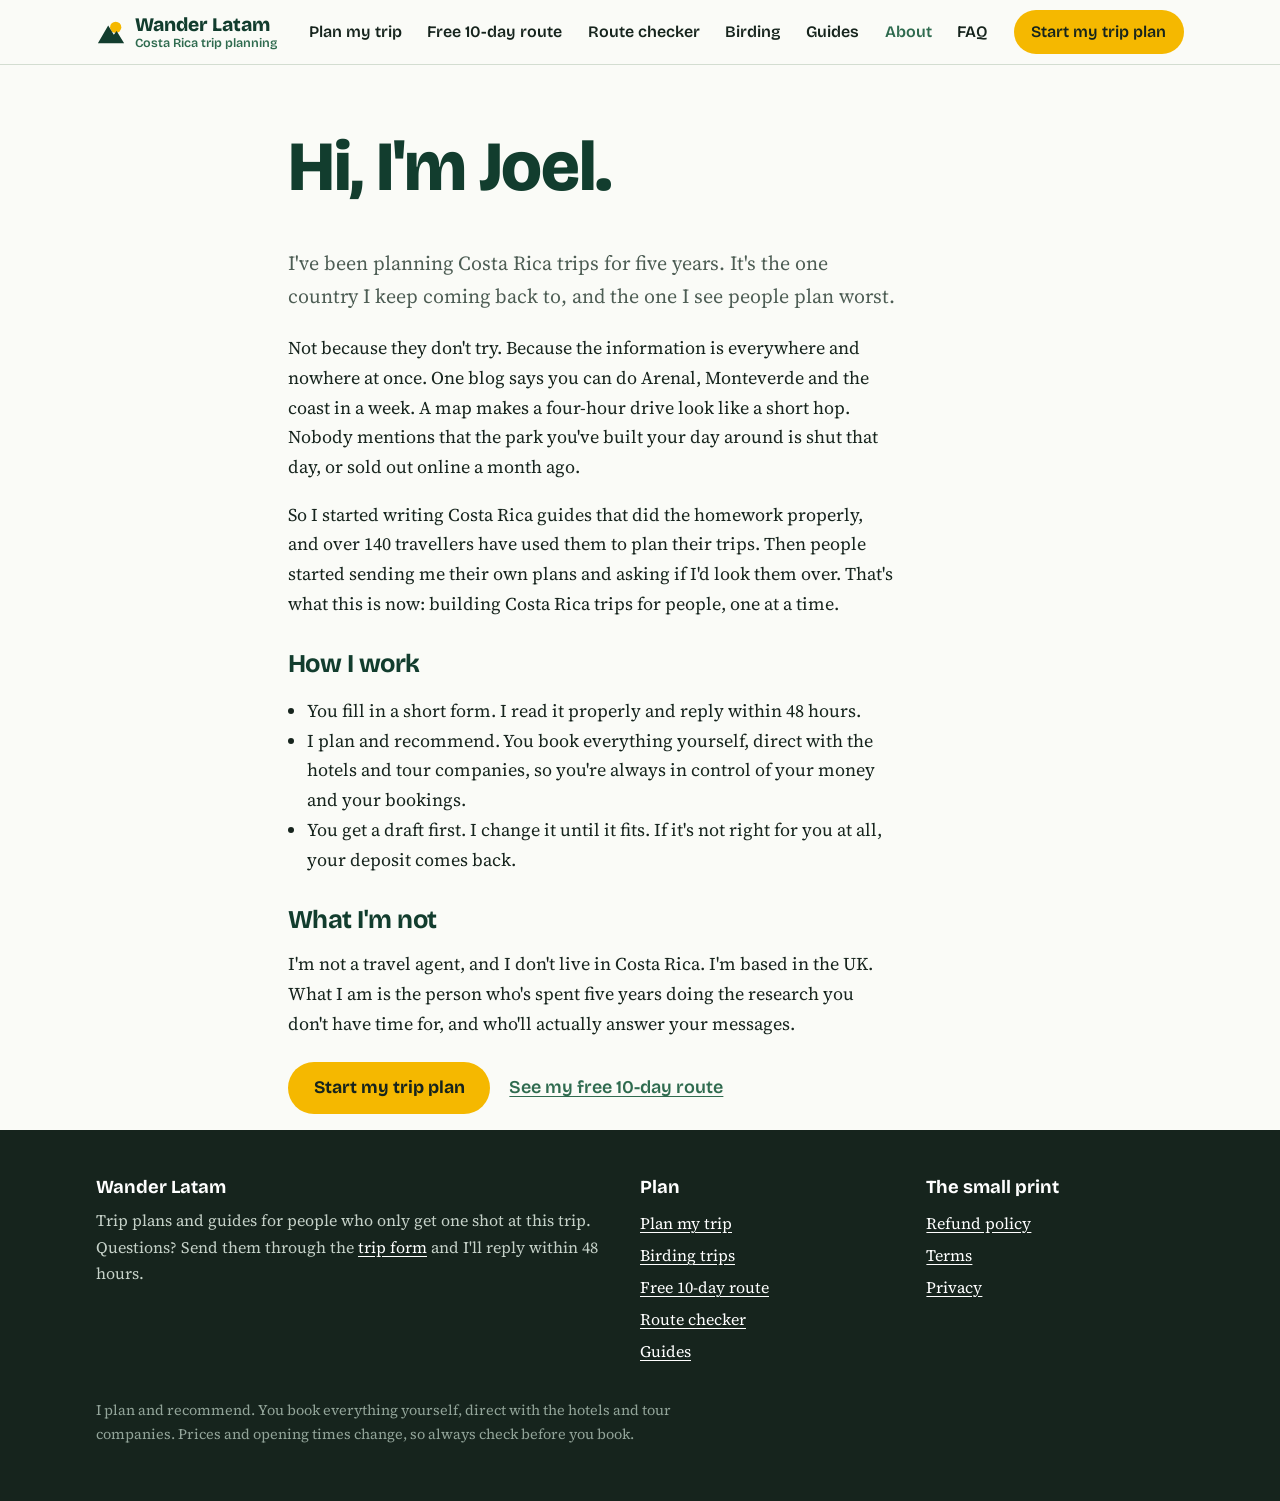
==== about.html @ 8125de7c "Wander Latam website Co-Authored-By: Claude Opus 5.5 <noreply@anthropic.com> Claude-Session: https:/" ====
<!doctype html>
<html lang="en">
<head>
<meta charset="utf-8">
<meta name="viewport" content="width=device-width, initial-scale=1">
<title>About Joel | Wander Latam</title>
<meta name="description" content="Who plans your trip, how I work, and why you book everything direct.">
<meta property="og:title" content="About Joel | Wander Latam">
<meta property="og:description" content="Who plans your trip, how I work, and why you book everything direct.">
<meta name="theme-color" content="#123d2e">
<link rel="preconnect" href="https://fonts.gstatic.com" crossorigin>
<link href="https://fonts.googleapis.com/css2?family=Bricolage+Grotesque:opsz,wght@12..96,500..800&family=Source+Serif+4:opsz,wght@8..60,400;8..60,600&display=swap" rel="stylesheet">
<link rel="stylesheet" href="assets/style.css">
<script src="assets/app.js" defer></script>

</head>
<body>
<div id="site-head"></div>
<main id="main">

<section class="page-head">
  <div class="narrow prose">
    <h1>Hi, I'm Joel.</h1>
    <p class="lead">I've been planning Costa Rica trips for five years. It's the one country I keep coming back to, and the one I see people plan worst.</p>
    <p>Not because they don't try. Because the information is everywhere and nowhere at once. One blog says you can do Arenal, Monteverde and the coast in a week. A map makes a four-hour drive look like a short hop. Nobody mentions that the park you've built your day around is shut that day, or sold out online a month ago.</p>
    <p>So I started writing Costa Rica guides that did the homework properly, and over 140 travellers have used them to plan their trips. Then people started sending me their own plans and asking if I'd look them over. That's what this is now: building Costa Rica trips for people, one at a time.</p>
    <h2>How I work</h2>
    <ul>
      <li>You fill in a short form. I read it properly and reply within 48 hours.</li>
      <li>I plan and recommend. You book everything yourself, direct with the hotels and tour companies, so you're always in control of your money and your bookings.</li>
      <li>You get a draft first. I change it until it fits. If it's not right for you at all, your deposit comes back.</li>
    </ul>
    <h2>What I'm not</h2>
    <p>I'm not a travel agent, and I don't live in Costa Rica. I'm based in the UK. What I am is the person who's spent five years doing the research you don't have time for, and who'll actually answer your messages.</p>
    <div class="btn-row"><a class="btn" href="plan.html#form">Start my trip plan</a><a class="quiet-link" href="route.html">See my free 10-day route</a></div>
  </div>
</section>
</main>
<div id="site-foot"></div>
</body>
</html>
---- assets/style.css ----
:root {
  --canopy: #123d2e;
  --moss: #2f6b4f;
  --fern: #4f8a63;
  --mist: #e9f0e8;
  --paper: #fafbf7;
  --toucan: #f5b800;
  --toucan-deep: #d99f00;
  --ink: #16241d;
  --muted: #4d5d54;
  --lost: #c6ccc4;
  --line: #d3ddd1;
  --display: "Bricolage Grotesque", "Helvetica Neue", Arial, sans-serif;
  --body: "Source Serif 4", Georgia, "Times New Roman", serif;
  --measure: 38rem;
  --wide: 68rem;
}

*,
*::before,
*::after { box-sizing: border-box; }

html { -webkit-text-size-adjust: 100%; }

body {
  margin: 0;
  background: var(--paper);
  color: var(--ink);
  font-family: var(--body);
  font-size: 1.125rem;
  line-height: 1.65;
  padding-bottom: 5rem;
}

@media (min-width: 900px) {
  body { padding-bottom: 0; }
}

img { max-width: 100%; display: block; }

a { color: var(--moss); text-underline-offset: 0.18em; }
a:hover { color: var(--canopy); }

:focus-visible {
  outline: 3px solid var(--toucan);
  outline-offset: 3px;
  border-radius: 4px;
}

h1, h2, h3 {
  font-family: var(--display);
  line-height: 1.08;
  letter-spacing: -0.02em;
  margin: 0 0 0.6em;
  color: var(--canopy);
}

h1 { font-size: clamp(2.4rem, 7vw, 4.4rem); font-weight: 800; }
h2 { font-size: clamp(1.75rem, 4.4vw, 2.6rem); font-weight: 700; }
h3 { font-size: 1.3rem; font-weight: 700; letter-spacing: -0.01em; }

p { margin: 0 0 1em; max-width: var(--measure); }

.wrap { width: min(100% - 2.5rem, var(--wide)); margin-inline: auto; }
.narrow { width: min(100% - 2.5rem, 44rem); margin-inline: auto; }

/* Header */
.site-head {
  position: sticky;
  top: 0;
  z-index: 20;
  background: rgba(250, 251, 247, 0.96);
  border-bottom: 1px solid var(--line);
}

.head-row {
  display: flex;
  align-items: center;
  justify-content: space-between;
  gap: 1rem;
  min-height: 4rem;
}

.brand {
  font-family: var(--display);
  font-weight: 800;
  font-size: 1.2rem;
  color: var(--canopy);
  text-decoration: none;
  line-height: 1;
  display: flex;
  align-items: center;
  gap: 0.55rem;
}

.brand small {
  display: block;
  font-weight: 600;
  font-size: 0.78rem;
  color: var(--moss);
  margin-top: 0.2rem;
  letter-spacing: 0;
}

.brand-mark { width: 30px; height: 30px; flex: none; }

.nav-toggle {
  font: 600 1rem var(--display);
  background: none;
  border: 2px solid var(--canopy);
  color: var(--canopy);
  border-radius: 999px;
  padding: 0.45rem 1rem;
  cursor: pointer;
}

.site-nav { display: none; }
.site-nav.open {
  display: block;
  position: absolute;
  left: 0;
  right: 0;
  top: 100%;
  background: var(--paper);
  border-bottom: 1px solid var(--line);
  padding: 0.5rem 1.25rem 1.25rem;
}

.site-nav ul { list-style: none; margin: 0; padding: 0; }
.site-nav a {
  display: block;
  font-family: var(--display);
  font-weight: 600;
  font-size: 1.15rem;
  color: var(--ink);
  text-decoration: none;
  padding: 0.7rem 0;
  border-bottom: 1px solid var(--line);
}
.site-nav a[aria-current="page"] { color: var(--moss); }

@media (min-width: 900px) {
  .nav-toggle { display: none; }
  .site-nav, .site-nav.open {
    display: block;
    position: static;
    padding: 0;
    border: 0;
    background: none;
  }
  .site-nav ul { display: flex; gap: 1.6rem; align-items: center; }
  .site-nav a { border: 0; padding: 0.3rem 0; font-size: 1rem; }
  .site-nav a.nav-cta {
    background: var(--toucan);
    color: var(--ink);
    padding: 0.55rem 1.1rem;
    border-radius: 999px;
  }
}

/* Buttons */
.btn {
  display: inline-block;
  font-family: var(--display);
  font-weight: 700;
  font-size: 1.1rem;
  text-decoration: none;
  background: var(--toucan);
  color: var(--ink);
  border: 0;
  border-radius: 999px;
  padding: 0.95rem 1.6rem;
  cursor: pointer;
  line-height: 1.2;
}
.btn:hover { background: var(--toucan-deep); color: var(--ink); }
.btn.secondary {
  background: transparent;
  border: 2px solid var(--canopy);
  color: var(--canopy);
  padding: 0.85rem 1.45rem;
}
.btn.secondary:hover { background: var(--canopy); color: var(--paper); }

.btn-row { display: flex; flex-wrap: wrap; gap: 0.8rem 1.2rem; align-items: center; margin-top: 1.5rem; }
.quiet-link { font-family: var(--display); font-weight: 600; }

/* Sticky mobile CTA */
.sticky-cta {
  position: fixed;
  left: 0.75rem;
  right: 0.75rem;
  bottom: 0.75rem;
  z-index: 30;
  text-align: center;
  box-shadow: 0 6px 24px rgba(18, 61, 46, 0.25);
  transform: translateY(160%);
  transition: transform 0.25s ease-out;
}
.sticky-cta.show { transform: none; }
@media (prefers-reduced-motion: reduce) { .sticky-cta { transition: none; } }
@media (min-width: 900px) { .sticky-cta { display: none; } }

/* Sections */
section { padding: 3.5rem 0; }
@media (min-width: 900px) { section { padding: 5.5rem 0; } }

.band-mist { background: var(--mist); }
.band-canopy { background: var(--canopy); color: #e6efe7; }
.band-canopy h2, .band-canopy h3 { color: #fff; }
.band-canopy a { color: var(--toucan); }
.band-canopy a.btn, .band-canopy a.btn:hover { color: var(--ink); }

.lead { font-size: 1.25rem; color: var(--muted); }
.band-canopy .lead { color: #c9dccd; }

/* Hero */
.hero { padding-top: 2.5rem; }
.hero-grid { display: grid; gap: 2.5rem; }
@media (min-width: 900px) {
  .hero { padding-top: 4.5rem; }
  .hero-grid { grid-template-columns: 1.15fr 1fr; align-items: center; gap: 4rem; }
}

/* The ten-day strip: the signature element */
.days {
  background: var(--canopy);
  color: #e6efe7;
  border-radius: 22px;
  padding: 1.5rem 1.25rem 1.4rem;
}
.days h2 {
  color: #fff;
  font-size: 1.05rem;
  letter-spacing: 0;
  margin-bottom: 1.1rem;
  font-weight: 600;
}
.days-row { margin-bottom: 1.2rem; }
.days-row:last-of-type { margin-bottom: 0.4rem; }
.days-label {
  font-family: var(--display);
  font-weight: 600;
  font-size: 0.95rem;
  margin-bottom: 0.45rem;
  display: flex;
  justify-content: space-between;
  gap: 1rem;
}
.days-label span:last-child { color: #a9c6b2; font-weight: 500; }
.day-tiles {
  display: grid;
  grid-template-columns: repeat(10, 1fr);
  gap: 5px;
  list-style: none;
  margin: 0;
  padding: 0;
}
.day-tiles li {
  aspect-ratio: 1;
  border-radius: 6px;
  background: var(--fern);
  position: relative;
}
.day-tiles li.good { background: var(--toucan); }
.day-tiles li.lost { background: transparent; border: 2px dashed #6f8c7a; }
.days-key {
  list-style: none;
  padding: 0;
  margin: 0.9rem 0 0;
  font-size: 0.95rem;
  color: #c9dccd;
  line-height: 1.5;
}
.days-key li { padding-left: 1.4rem; position: relative; }
.days-key li::before {
  content: "";
  position: absolute;
  left: 0;
  top: 0.4em;
  width: 0.8rem;
  height: 0.8rem;
  border: 2px dashed #6f8c7a;
  border-radius: 3px;
}

@media (prefers-reduced-motion: no-preference) {
  .days-row.yours .day-tiles li {
    animation: fill 0.5s ease-out both;
    animation-delay: calc(0.6s + var(--i) * 0.07s);
  }
  @keyframes fill {
    from { background: var(--fern); transform: scale(0.85); }
    to { background: var(--toucan); transform: scale(1); }
  }
}

/* Problem list */
.losses { list-style: none; padding: 0; margin: 1.5rem 0 0; max-width: 46rem; }
.losses li {
  padding: 1.1rem 0 1.1rem 2.6rem;
  border-top: 1px solid var(--line);
  position: relative;
}
.losses li:last-child { border-bottom: 1px solid var(--line); }
.losses li::before {
  content: "";
  position: absolute;
  left: 0;
  top: 1.35rem;
  width: 1.3rem;
  height: 1.3rem;
  border: 2px dashed var(--muted);
  border-radius: 5px;
}
.losses strong { font-family: var(--display); font-weight: 700; color: var(--canopy); }

/* Doors: three routes, stacked rows not cards */
.doors { list-style: none; padding: 0; margin: 2rem 0 0; }
.door {
  display: grid;
  gap: 0.6rem;
  padding: 1.6rem 0;
  border-top: 2px solid var(--canopy);
}
.door:last-child { border-bottom: 2px solid var(--canopy); }
.door h3 { margin: 0; font-size: 1.6rem; }
.door p { margin: 0; color: var(--muted); }
.door .btn { justify-self: start; margin-top: 0.4rem; }
@media (min-width: 900px) {
  .door { grid-template-columns: 15rem 1fr 13rem; align-items: center; gap: 2.5rem; }
  .door .btn { margin: 0; justify-self: end; }
}

/* Steps (a real sequence) */
.steps { list-style: none; padding: 0; margin: 2rem 0 0; counter-reset: step; display: grid; gap: 1.8rem; }
@media (min-width: 900px) { .steps { grid-template-columns: repeat(3, 1fr); gap: 2.5rem; } }
.steps li { counter-increment: step; }
.steps li::before {
  content: counter(step);
  display: grid;
  place-items: center;
  width: 2.6rem;
  height: 2.6rem;
  border-radius: 50%;
  background: var(--toucan);
  color: var(--ink);
  font: 800 1.25rem var(--display);
  margin-bottom: 0.8rem;
}
.steps h3 { margin-bottom: 0.3rem; }
.steps p { color: var(--muted); }
.band-canopy .steps p { color: #c9dccd; }

/* Plain lists */
.ticks { list-style: none; padding: 0; margin: 1.2rem 0 0; max-width: 44rem; }
.ticks li { padding: 0.45rem 0 0.45rem 2rem; position: relative; }
.ticks li::before {
  content: "";
  position: absolute;
  left: 0.2rem;
  top: 0.95rem;
  width: 0.95rem;
  height: 0.55rem;
  border-left: 3px solid var(--moss);
  border-bottom: 3px solid var(--moss);
  transform: rotate(-45deg);
}
.band-canopy .ticks li::before { border-color: var(--toucan); }

/* Proof */
.proof {
  font-family: var(--display);
  font-size: clamp(1.5rem, 4vw, 2.2rem);
  font-weight: 700;
  color: var(--canopy);
  line-height: 1.2;
  max-width: 34rem;
  margin: 0;
}

/* Prices */
.price-table { width: 100%; border-collapse: collapse; margin: 1.5rem 0 0.8rem; max-width: 46rem; }
.price-table th, .price-table td { text-align: left; padding: 1rem 0.5rem 1rem 0; border-bottom: 1px solid var(--line); vertical-align: top; }
.price-table th { font-family: var(--display); font-weight: 700; color: var(--canopy); font-size: 1.1rem; }
.price-table td.amt { text-align: right; white-space: nowrap; font-family: var(--display); font-weight: 800; font-size: 1.3rem; color: var(--canopy); }
.price-table .sub { display: block; font-family: var(--body); font-weight: 400; font-size: 1rem; color: var(--muted); }
.price-note { font-size: 0.95rem; color: var(--muted); }

.currency-pick {
  display: inline-flex;
  align-items: center;
  gap: 0.5rem;
  font-size: 0.95rem;
  color: var(--muted);
}
.currency-pick select {
  font: 600 0.95rem var(--display);
  padding: 0.35rem 0.6rem;
  border: 1.5px solid var(--line);
  border-radius: 8px;
  background: #fff;
  color: var(--ink);
}

/* Promise */
.promise {
  border-left: 6px solid var(--toucan);
  padding: 0.4rem 0 0.4rem 1.3rem;
  font-family: var(--display);
  font-weight: 600;
  font-size: 1.35rem;
  line-height: 1.35;
  color: var(--canopy);
  max-width: 40rem;
  margin: 1.5rem 0;
}

/* Sample day: shaped like a real plan page */
.sample {
  background: #fff;
  border: 1px solid var(--line);
  border-radius: 18px;
  padding: 1.6rem 1.3rem;
  max-width: 44rem;
  margin-top: 1.5rem;
}
.sample h3 { font-size: 1.5rem; margin-bottom: 0.3rem; }
.sample .stay { color: var(--muted); margin-bottom: 1.2rem; }
.timeline { list-style: none; padding: 0; margin: 0; }
.timeline li { display: grid; grid-template-columns: 5.2rem 1fr; gap: 0.8rem; padding: 0.85rem 0; border-top: 1px solid var(--line); }
.timeline time { font-family: var(--display); font-weight: 800; color: var(--moss); }
.timeline p { margin: 0; }
.sample .plan-b { margin-top: 1rem; padding: 1rem; background: var(--mist); border-radius: 12px; }
.sample .plan-b p { margin: 0 0 0.4rem; }
.sample .plan-b p:last-child { margin: 0; }
.tag { font-family: var(--display); font-weight: 700; color: var(--canopy); }

/* Form */
.trip-form {
  background: #fff;
  border: 1px solid var(--line);
  border-radius: 18px;
  padding: 1.6rem 1.3rem;
  max-width: 40rem;
}
.progress { display: flex; gap: 6px; margin-bottom: 1.4rem; }
.progress span { flex: 1; height: 6px; border-radius: 3px; background: var(--line); }
.progress span.done { background: var(--moss); }
.step-title { font-family: var(--display); font-weight: 700; font-size: 1.4rem; color: var(--canopy); margin: 0 0 1rem; }
.field { margin-bottom: 1.3rem; border: 0; padding: 0; }
.field > label:not(.choice), .field legend {
  display: block;
  font-family: var(--display);
  font-weight: 700;
  font-size: 1.05rem;
  margin-bottom: 0.45rem;
  color: var(--ink);
  padding: 0;
}
.field input[type="text"],
.field input[type="email"],
.field select,
.field textarea {
  width: 100%;
  font: 1.05rem var(--body);
  padding: 0.8rem 0.9rem;
  border: 1.5px solid #b9c6b7;
  border-radius: 10px;
  background: #fff;
  color: var(--ink);
}
.field textarea { min-height: 8rem; resize: vertical; }
.field input:focus, .field select:focus, .field textarea:focus { border-color: var(--moss); outline: 3px solid rgba(245, 184, 0, 0.55); outline-offset: 1px; }
.choice { display: flex; align-items: flex-start; gap: 0.7rem; padding: 0.75rem 0.9rem; border: 1.5px solid var(--line); border-radius: 10px; margin-bottom: 0.5rem; cursor: pointer; }
.choice input { margin-top: 0.35rem; width: 1.15rem; height: 1.15rem; accent-color: var(--moss); flex: none; }
.choice:has(input:checked) { border-color: var(--moss); background: var(--mist); }
.hint { font-size: 0.95rem; color: var(--muted); margin: 0.3rem 0 0; }
.form-nav { display: flex; gap: 0.8rem; justify-content: space-between; align-items: center; margin-top: 1.5rem; flex-wrap: wrap; }
.form-error { color: #8a2c12; font-weight: 600; margin: 0.8rem 0 0; }
.form-done h3 { font-size: 1.6rem; }
.optional { font-weight: 500; color: var(--muted); font-size: 0.95rem; }

/* FAQ */
.faq details { border-top: 1px solid var(--line); padding: 1rem 0; max-width: 44rem; }
.faq details:last-child { border-bottom: 1px solid var(--line); }
.faq summary {
  font-family: var(--display);
  font-weight: 700;
  font-size: 1.15rem;
  color: var(--canopy);
  cursor: pointer;
  list-style: none;
  padding-right: 2rem;
  position: relative;
}
.faq summary::-webkit-details-marker { display: none; }
.faq summary::after {
  content: "+";
  position: absolute;
  right: 0.2rem;
  top: -0.1rem;
  font-size: 1.5rem;
  color: var(--moss);
}
.faq details[open] summary::after { content: "\2212"; }
.faq details p { margin: 0.8rem 0 0; }

/* Guides */
.guide { display: grid; gap: 1.5rem; padding: 2.2rem 0; border-top: 2px solid var(--canopy); }
.guide:last-of-type { border-bottom: 2px solid var(--canopy); }
@media (min-width: 900px) { .guide { grid-template-columns: 15rem 1fr; gap: 3rem; } }
.cover {
  aspect-ratio: 3 / 4;
  border-radius: 10px;
  padding: 1.2rem;
  display: flex;
  flex-direction: column;
  justify-content: space-between;
  font-family: var(--display);
  max-width: 15rem;
}
.cover.first { background: var(--canopy); color: #fff; }
.cover.bird { background: var(--toucan); color: var(--canopy); }
.cover b { font-size: 1.45rem; line-height: 1.1; font-weight: 800; }
.cover span { font-size: 0.9rem; font-weight: 600; }
.status { font-family: var(--display); font-weight: 700; color: var(--moss); }

/* Footer */
.site-foot { background: var(--ink); color: #c5d1c8; padding: 3rem 0 2.5rem; font-size: 1rem; }
.site-foot a { color: #fff; }
.foot-grid { display: grid; gap: 1.8rem; }
@media (min-width: 900px) { .foot-grid { grid-template-columns: 2fr 1fr 1fr; } }
.site-foot h2 { color: #fff; font-size: 1.15rem; letter-spacing: 0; margin-bottom: 0.6rem; }
.site-foot ul { list-style: none; margin: 0; padding: 0; line-height: 2; }
.small { font-size: 0.9rem; color: #93a59a; margin-top: 2rem; }

/* Prose pages */
.prose h2 { margin-top: 2rem; font-size: 1.6rem; }
.prose ul { padding-left: 1.2rem; max-width: var(--measure); }
.page-head { padding-top: 2.5rem; padding-bottom: 1rem; }
@media (min-width: 900px) { .page-head { padding-top: 4rem; } }

.visually-hidden {
  position: absolute !important;
  width: 1px; height: 1px;
  overflow: hidden;
  clip: rect(0 0 0 0);
  white-space: nowrap;
}

/* Note from Joel */
.note h2 { font-size: clamp(1.5rem, 3.6vw, 2rem); }
.note p { font-size: 1.2rem; }
.sign {
  font-family: var(--display);
  font-weight: 800;
  font-size: 1.6rem;
  color: var(--moss);
  margin: 0.4rem 0 0;
  transform: rotate(-3deg);
  transform-origin: left;
  display: inline-block;
}

/* Free route */
.route { list-style: none; padding: 0; margin: 0; position: relative; }
.route li {
  position: relative;
  padding: 0 0 2.4rem 2.6rem;
  border-left: 3px solid var(--line);
  margin-left: 0.7rem;
}
.route li:last-child { border-left-color: transparent; padding-bottom: 0; }
.route li::before {
  content: "";
  position: absolute;
  left: -0.8rem;
  top: 0.15rem;
  width: 1.3rem;
  height: 1.3rem;
  border-radius: 50%;
  background: var(--toucan);
  border: 3px solid var(--paper);
  box-shadow: 0 0 0 2px var(--toucan);
}
.route h2 { font-size: clamp(1.4rem, 3.4vw, 1.8rem); margin-bottom: 0.3rem; }
.route .nights { font-family: var(--display); font-weight: 700; color: var(--moss); margin: 0 0 0.2rem; }
.route .drive {
  display: inline-block;
  font-family: var(--display);
  font-weight: 600;
  font-size: 0.98rem;
  background: var(--mist);
  color: var(--canopy);
  border-radius: 8px;
  padding: 0.3rem 0.65rem;
  margin: 0 0 0.8rem;
}
.callout {
  margin-top: 3rem;
  background: var(--canopy);
  color: #e6efe7;
  border-radius: 20px;
  padding: 1.8rem 1.4rem;
}
.callout h2 { color: #fff; font-size: 1.6rem; }
.callout p { color: #c9dccd; }
.callout .quiet-link { color: var(--toucan); }

.price-big { font-family: var(--display); font-weight: 800; font-size: 1.4rem; color: var(--canopy); }
.cover.dark { background: #2a3b33; color: #e6efe7; }

/* Trip kinds */
.kinds { list-style: none; padding: 0; margin: 1.5rem 0 0; display: grid; gap: 1.6rem; }
@media (min-width: 900px) { .kinds { grid-template-columns: repeat(2, 1fr); gap: 2rem 3rem; } }
.kinds li { border-top: 2px solid var(--canopy); padding-top: 1rem; }
.kinds h3 { margin-bottom: 0.3rem; }
.kinds p { margin: 0; color: var(--muted); }

/* Example request */
.example { display: grid; gap: 1.8rem; margin-top: 1.5rem; }
@media (min-width: 900px) { .example { grid-template-columns: 1fr 1fr; gap: 3rem; } }
.example blockquote {
  margin: 0.5rem 0 0;
  background: #fff;
  border: 1px solid var(--line);
  border-radius: 16px 16px 16px 4px;
  padding: 1.1rem 1.2rem;
  font-style: italic;
}
.example .tag { margin: 0; }

/* Places list */
.places { margin: 1.2rem 0 0; }
.places dt { font-family: var(--display); font-weight: 700; color: var(--canopy); font-size: 1.15rem; margin-top: 1.2rem; }
.places dd { margin: 0.2rem 0 0; max-width: var(--measure); }

/* Pricing extras and quote */
.price-table tr.pick th, .price-table tr.pick td { background: var(--mist); }
.price-table tr.pick th { padding-left: 0.8rem; border-radius: 10px 0 0 10px; }
.price-table tr.pick td { padding-right: 0.8rem; border-radius: 0 10px 10px 0; }
.extras { list-style: none; padding: 0; margin: 0.6rem 0 1.4rem; max-width: 46rem; }
.extras li { padding: 0.4rem 0; color: var(--muted); }
.extras b { color: var(--canopy); font-family: var(--display); }
.quote {
  border: 2px solid var(--moss);
  background: var(--mist);
  border-radius: 14px;
  padding: 1rem 1.1rem;
  margin: 1.2rem 0 0.4rem;
}
.quote p { margin: 0 0 0.35rem; }
.quote p:last-child { margin: 0; }
.quote .q-price { font-family: var(--display); font-weight: 800; font-size: 1.5rem; color: var(--canopy); }
.quote .q-small { font-size: 0.95rem; color: var(--muted); }
.form-done .quote { margin-top: 1.2rem; }

/* ---------- start-here chooser ---------- */
.chooser{background:#fff;border:2px solid var(--canopy);border-radius:20px;padding:1.3rem 1.2rem 1.2rem;margin-top:1.6rem;max-width:36rem}
.chooser-kicker{font-family:var(--display);font-weight:700;font-size:0.95rem;color:var(--moss);margin:0 0 0.2rem}
.chooser-count{font-family:var(--display);font-weight:600;font-size:0.9rem;color:var(--muted);margin:0 0 0.3rem}
.chooser-q{font-family:var(--display);font-weight:800;font-size:1.4rem;line-height:1.2;color:var(--canopy);margin:0 0 0.9rem}
.opts{display:grid;gap:0.55rem}
.opt{display:block;width:100%;text-align:left;font:600 1.05rem var(--display);color:var(--ink);background:var(--paper);border:1.5px solid var(--line);border-radius:12px;padding:0.9rem 2.4rem 0.9rem 1rem;cursor:pointer;position:relative;line-height:1.3}
.opt::after{content:"";position:absolute;right:1rem;top:50%;width:0.55rem;height:0.55rem;border-right:2.5px solid var(--moss);border-top:2.5px solid var(--moss);transform:translateY(-50%) rotate(45deg)}
.opt:hover,.opt:focus-visible{border-color:var(--moss);background:var(--mist)}
.chooser-back{background:none;border:0;font:600 0.95rem var(--display);color:var(--moss);text-decoration:underline;text-underline-offset:0.18em;padding:0.8rem 0 0;cursor:pointer}
.chooser-echo{font-style:italic;color:var(--muted)}
.chooser-tips{background:var(--mist);border-radius:14px;padding:1rem 1.1rem;margin:0 0 1rem}
.chooser-tips .tag{margin:0 0 0.4rem}
.chooser-tips ol{margin:0;padding-left:1.2rem}
.chooser-tips li{margin-bottom:0.5rem}
.chooser-tips li:last-child{margin-bottom:0}
.chooser-alt{font-size:1rem;color:var(--muted);margin:1rem 0 0}
.chooser .btn-row{margin-top:0.8rem}

/* ---------- route checker ---------- */
.checker{background:#fff;border:1px solid var(--line);border-radius:18px;padding:1.4rem 1.2rem;max-width:44rem}
.checker .field select{width:100%}
.stops{list-style:none;margin:0 0 0.8rem;padding:0;counter-reset:stop}
.stop{display:grid;grid-template-columns:1fr auto;gap:0.5rem 0.8rem;align-items:center;padding:0.8rem 0;border-top:1px solid var(--line);counter-increment:stop}
.stop select{grid-column:1 / -1;font:1.05rem var(--body);padding:0.75rem 0.9rem;border:1.5px solid #b9c6b7;border-radius:10px;background:#fff;color:var(--ink);width:100%}
.nights-pick{display:flex;align-items:center;gap:0.6rem;font-family:var(--display)}
.nights-pick button{width:2.6rem;height:2.6rem;border-radius:50%;border:2px solid var(--canopy);background:#fff;color:var(--canopy);font:700 1.3rem var(--display);cursor:pointer;line-height:1}
.nights-pick span{min-width:5.2rem;text-align:center}
.stop-x{background:none;border:0;color:var(--muted);font:600 0.95rem var(--display);text-decoration:underline;cursor:pointer;justify-self:end}
.add-stop{background:none;border:2px dashed var(--moss);color:var(--moss);font:700 1rem var(--display);border-radius:12px;padding:0.8rem 1rem;width:100%;cursor:pointer;margin-bottom:1.3rem}
.checker-result{margin-top:2rem;max-width:44rem}
.verdict{border-radius:16px;padding:1.2rem 1.2rem 1rem;margin-bottom:1.2rem}
.verdict p{margin:0 0 0.3rem}
.verdict-title{font-family:var(--display);font-weight:800;font-size:1.7rem;line-height:1.15}
.v-good{background:#e2efe1;border:2px solid var(--moss)}
.v-good .verdict-title{color:var(--canopy)}
.v-warn{background:#fff6dc;border:2px solid var(--toucan)}
.v-warn .verdict-title{color:#6b4e00}
.v-bad{background:#fbe9e3;border:2px solid #c0573a}
.v-bad .verdict-title{color:#8a2c12}
.stats{display:grid;grid-template-columns:repeat(2,1fr);gap:0.6rem;margin:0 0 1.6rem}
@media (min-width:700px){.stats{grid-template-columns:repeat(4,1fr)}}
.stats div{background:var(--mist);border-radius:12px;padding:0.7rem 0.8rem}
.stats dt{font-size:0.9rem;color:var(--muted)}
.stats dd{margin:0;font:800 1.45rem var(--display);color:var(--canopy)}
.legs{list-style:none;padding:0;margin:0 0 1.6rem}
.legs li{display:flex;justify-content:space-between;gap:1rem;padding:0.6rem 0;border-bottom:1px solid var(--line)}
.legs b{font-family:var(--display);white-space:nowrap;color:var(--canopy)}
.flags{list-style:none;padding:0;margin:0 0 1.6rem}
.flags li{padding:0.8rem 0.9rem 0.8rem 1.1rem;border-left:5px solid var(--toucan);background:#fffaf0;border-radius:0 10px 10px 0;margin-bottom:0.6rem}
.flags li.f-bad{border-left-color:#c0573a;background:#fdf3ef}
.flags li.f-tip{border-left-color:var(--moss);background:var(--mist)}
.checker-result h3{margin-top:0.4rem}
.checker-result .callout h3{color:#fff;font-size:1.5rem}
.checker-result .callout .chooser-alt{color:#c9dccd}
.checker-result .callout .chooser-alt a{color:var(--toucan)}

/* ---------- guide landing ---------- */
.guide-hero{display:grid;gap:2rem}
@media (min-width:900px){.guide-hero{grid-template-columns:1.2fr 1fr;align-items:center;gap:4rem}}
.guide-hero .cover{max-width:17rem;width:100%;box-shadow:0 18px 40px rgba(18,61,46,0.22)}
.buy-box{display:flex;flex-wrap:wrap;align-items:center;gap:0.8rem 1.4rem;margin-top:1.4rem}
.buy-box .price-big{font-size:1.8rem}
.buy-meta{font-size:0.95rem;color:var(--muted);margin:0.6rem 0 0}
.fit{display:grid;gap:1.5rem;margin-top:1.5rem}
@media (min-width:900px){.fit{grid-template-columns:1fr 1fr;gap:3rem}}
.fit h3{margin-bottom:0.4rem}
.fit ul{margin:0;padding-left:1.2rem}
.fit li{margin-bottom:0.4rem}
.ladder{list-style:none;padding:0;margin:1.5rem 0 0;max-width:46rem;border-radius:18px;overflow:hidden}
.ladder li{padding:1.1rem 1.2rem;color:#fff}
.ladder li:nth-child(1){background:#2a3b33}
.ladder li:nth-child(2){background:var(--canopy)}
.ladder li:nth-child(3){background:var(--moss)}
.ladder .band{font-family:var(--display);font-weight:800;font-size:1.15rem;margin:0}
.ladder .alt{font-family:var(--display);font-weight:600;color:var(--toucan);font-size:0.95rem;margin:0 0 0.3rem}
.ladder p{margin:0;color:#dfeae1}
.from-guide{font-size:0.95rem;color:var(--muted);margin-top:0.7rem}
.tool-card{border-top:2px solid var(--canopy);padding:1.6rem 0}
.tool-card:last-child{border-bottom:2px solid var(--canopy)}
.tool-card .label{font-family:var(--display);font-weight:700;font-size:0.9rem;color:var(--moss);margin:0 0 0.2rem;text-transform:uppercase;letter-spacing:0.06em}
a.opt{text-decoration:none}
.chooser,.checker-result{scroll-margin-top:5.5rem}
.tpl-label{font-family:var(--display);font-weight:700;font-size:0.95rem;color:var(--moss);margin:0 0 0.5rem}
.tpl-row{display:flex;flex-wrap:wrap;gap:0.45rem;margin-bottom:1.4rem}
.tpl{font:600 0.95rem var(--display);color:var(--canopy);background:var(--mist);border:1.5px solid var(--line);border-radius:999px;padding:0.5rem 0.9rem;cursor:pointer}
.tpl:hover{border-color:var(--moss)}
.stop{grid-template-columns:1fr auto}
.stop-tools{grid-column:1 / -1;display:flex;gap:0.4rem;align-items:center}
.stop-move{width:2.2rem;height:2.2rem;border-radius:8px;border:1.5px solid var(--line);background:#fff;color:var(--canopy);font:700 1rem var(--display);cursor:pointer}
.stop-tools .stop-x{margin-left:auto}
.verdict{display:flex;gap:1rem;align-items:center}
.score{flex:none;width:5.2rem;height:5.2rem;border-radius:50%;background:#fff;display:flex;align-items:baseline;justify-content:center;padding-top:1.35rem;font-family:var(--display)}
.score b{font-size:1.9rem;font-weight:800;line-height:1}
.score span{font-size:0.85rem;font-weight:700;color:var(--muted)}
.v-good .score b{color:var(--canopy)}.v-warn .score b{color:#6b4e00}.v-bad .score b{color:#8a2c12}
.route-map{display:block;width:100%;max-width:34rem;height:auto;margin:0 0 1.6rem;background:#fff;border:1px solid var(--line);border-radius:16px}
.m-land{fill:var(--mist);stroke:var(--fern);stroke-width:1.5}
.m-line{fill:none;stroke:var(--canopy);stroke-width:3.5;stroke-linejoin:round;stroke-linecap:round;stroke-dasharray:9 7}
.m-stop{fill:var(--toucan);stroke:#fff;stroke-width:3}
.m-num{font:800 15px var(--display);fill:var(--ink);text-anchor:middle}
.m-label{font:700 15px var(--display);fill:var(--canopy);paint-order:stroke;stroke:#fff;stroke-width:4px}
.m-air{fill:var(--canopy)}
.m-airlabel{font-size:13px}
.m-sea{font:italic 16px var(--body);fill:#7f9a88}
.days-sum{margin:0 0 0.7rem}
.trip-days{list-style:none;padding:0;margin:0 0 0.7rem;display:grid;grid-template-columns:repeat(auto-fill,minmax(2.3rem,1fr));gap:6px;max-width:34rem}
.trip-days li{aspect-ratio:1;border-radius:8px;display:flex;align-items:flex-end;justify-content:flex-start;padding:0.2rem 0.3rem;font:700 0.75rem var(--display)}
.trip-days li span{opacity:0.75}
.t-full{background:var(--toucan);color:var(--ink)}
.t-short{background:#cfe3d2;color:var(--canopy)}
.t-half{background:var(--fern);color:#fff}
.t-lost{background:transparent;border:2px dashed #8a9b90;color:var(--muted)}
.trip-key{list-style:none;padding:0;margin:0 0 1.8rem;display:flex;flex-wrap:wrap;gap:0.4rem 1rem;font-size:0.9rem;color:var(--muted)}
.trip-key li{display:flex;align-items:center;gap:0.4rem;background:none;border:0}
.trip-key li::before{content:"";width:0.95rem;height:0.95rem;border-radius:4px;display:inline-block}
.trip-key li.t-full::before{background:var(--toucan)}.trip-key li.t-short::before{background:#cfe3d2}.trip-key li.t-half::before{background:var(--fern)}.trip-key li.t-lost::before{border:2px dashed #8a9b90}
.better{background:#fff;border:2px solid var(--moss);border-radius:14px;padding:1rem 1.1rem;margin:0 0 1.8rem;max-width:44rem}
.better p{margin:0 0 0.7rem}
.legs li span small{display:block;font-size:0.88rem;color:var(--muted)}
.wx b{font-weight:600;font-family:var(--body);text-align:right}
.wx b.w0{color:var(--moss)}.wx b.w1{color:#6b4e00}.wx b.w2{color:#8a2c12}
.share-row{display:flex;flex-wrap:wrap;align-items:center;gap:0.8rem;margin:1.5rem 0 0}
.share-msg{font-size:0.95rem;color:var(--moss);word-break:break-all}
.trip-key li.t-full,.trip-key li.t-short,.trip-key li.t-half,.trip-key li.t-lost{background:none;border:0;color:var(--muted)}
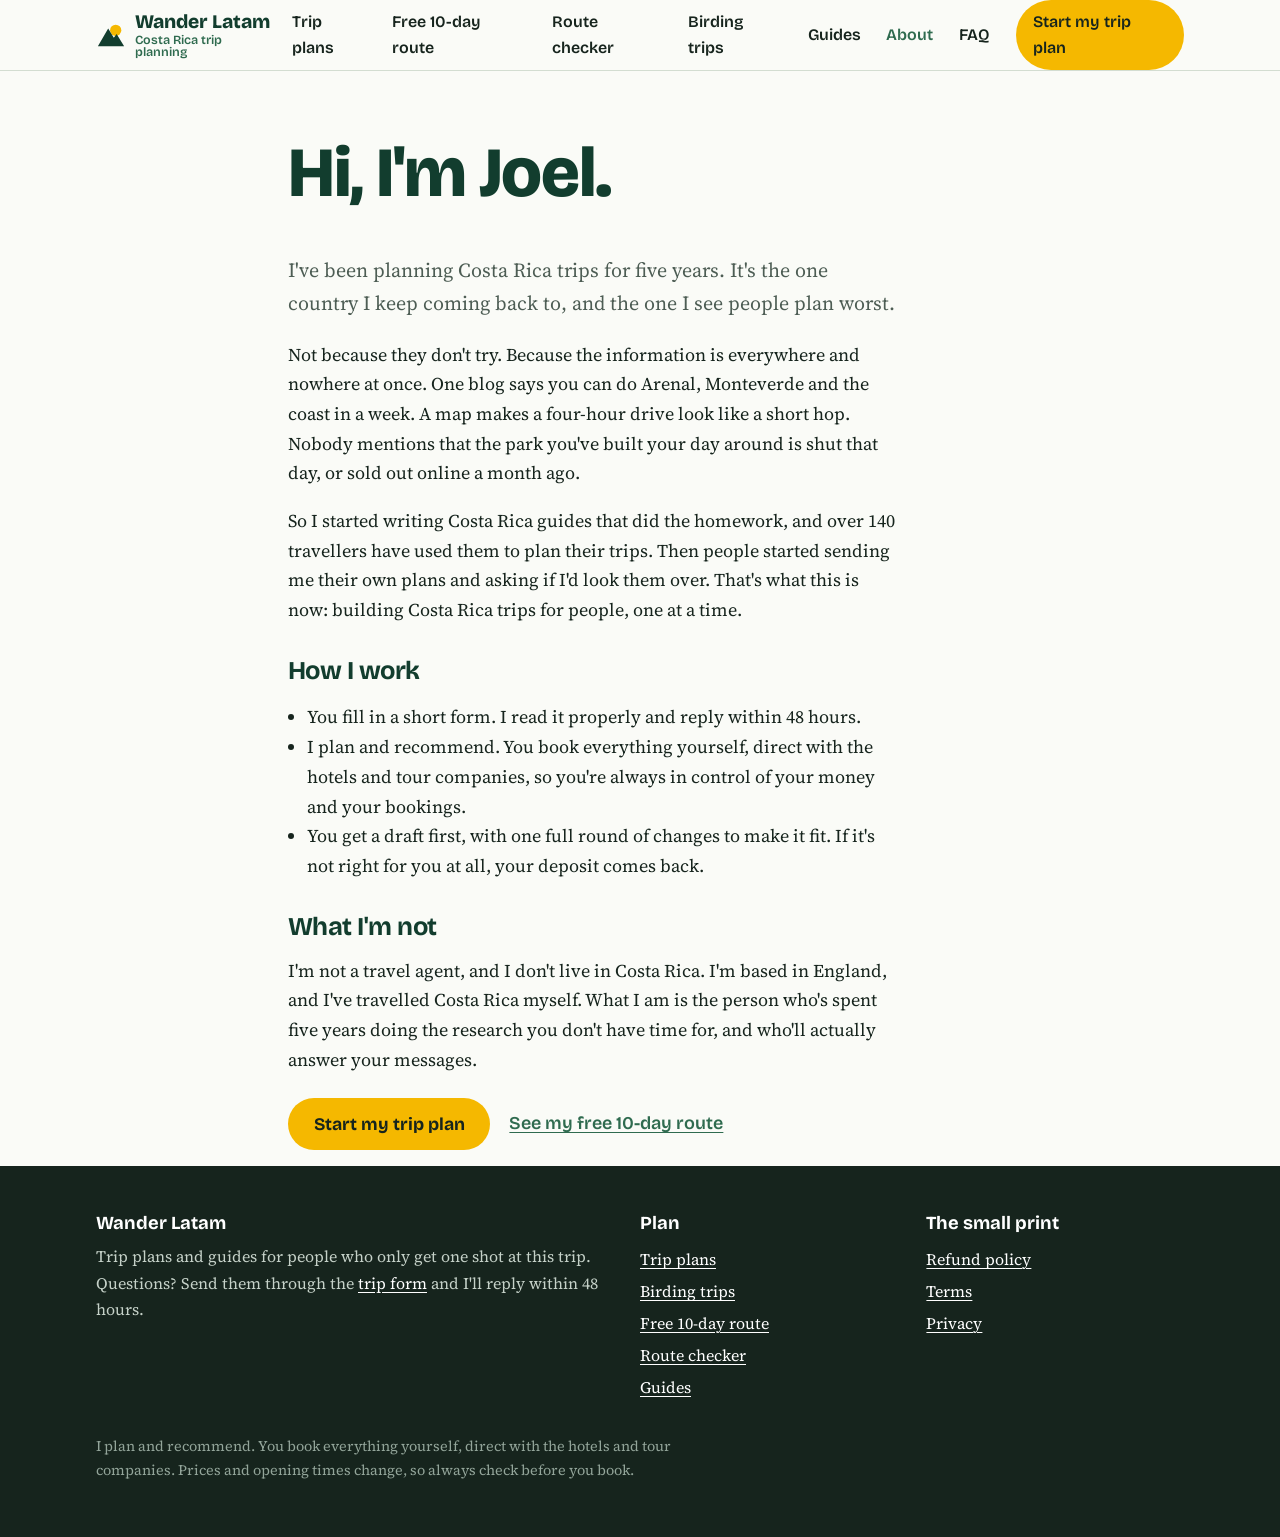
==== commit 7c302fcf: "Audit fixes: US wording, guarantees, delivery times, birding funnel, bird finder accuracy Co-Authore" ====
--- a/about.html
+++ b/about.html
@@ -23,15 +23,15 @@
     <h1>Hi, I'm Joel.</h1>
     <p class="lead">I've been planning Costa Rica trips for five years. It's the one country I keep coming back to, and the one I see people plan worst.</p>
     <p>Not because they don't try. Because the information is everywhere and nowhere at once. One blog says you can do Arenal, Monteverde and the coast in a week. A map makes a four-hour drive look like a short hop. Nobody mentions that the park you've built your day around is shut that day, or sold out online a month ago.</p>
-    <p>So I started writing Costa Rica guides that did the homework properly, and over 140 travellers have used them to plan their trips. Then people started sending me their own plans and asking if I'd look them over. That's what this is now: building Costa Rica trips for people, one at a time.</p>
+    <p>So I started writing Costa Rica guides that did the homework, and over 140 travellers have used them to plan their trips. Then people started sending me their own plans and asking if I'd look them over. That's what this is now: building Costa Rica trips for people, one at a time.</p>
     <h2>How I work</h2>
     <ul>
       <li>You fill in a short form. I read it properly and reply within 48 hours.</li>
       <li>I plan and recommend. You book everything yourself, direct with the hotels and tour companies, so you're always in control of your money and your bookings.</li>
-      <li>You get a draft first. I change it until it fits. If it's not right for you at all, your deposit comes back.</li>
+      <li>You get a draft first, with one full round of changes to make it fit. If it's not right for you at all, your deposit comes back.</li>
     </ul>
     <h2>What I'm not</h2>
-    <p>I'm not a travel agent, and I don't live in Costa Rica. I'm based in the UK. What I am is the person who's spent five years doing the research you don't have time for, and who'll actually answer your messages.</p>
+    <p>I'm not a travel agent, and I don't live in Costa Rica. I'm based in England, and I've travelled Costa Rica myself. What I am is the person who's spent five years doing the research you don't have time for, and who'll actually answer your messages.</p>
     <div class="btn-row"><a class="btn" href="plan.html#form">Start my trip plan</a><a class="quiet-link" href="route.html">See my free 10-day route</a></div>
   </div>
 </section>
--- a/assets/style.css
+++ b/assets/style.css
@@ -781,3 +781,51 @@
 .share-row{display:flex;flex-wrap:wrap;align-items:center;gap:0.8rem;margin:1.5rem 0 0}
 .share-msg{font-size:0.95rem;color:var(--moss);word-break:break-all}
 .trip-key li.t-full,.trip-key li.t-short,.trip-key li.t-half,.trip-key li.t-lost{background:none;border:0;color:var(--muted)}
+.paths{display:grid;gap:0.7rem;margin-top:1.5rem;max-width:36rem}
+@media (min-width:600px){.paths{grid-template-columns:1fr 1fr}}
+.path{display:block;text-decoration:none;color:var(--ink);background:#fff;border:2px solid var(--canopy);border-radius:16px;padding:1rem 1.1rem 1.1rem;position:relative}
+.path:hover{background:var(--mist);color:var(--ink)}
+.path b{display:block;font:800 1.25rem var(--display);color:var(--canopy);margin:0.15rem 0 0.3rem;padding-right:1.5rem}
+.path span{display:block;font-size:0.98rem;color:var(--muted);line-height:1.45}
+.path .path-tag{font:700 0.78rem var(--display);text-transform:uppercase;letter-spacing:0.08em;color:var(--moss)}
+.path::after{content:"";position:absolute;right:1.1rem;top:2.2rem;width:0.6rem;height:0.6rem;border-right:3px solid var(--moss);border-top:3px solid var(--moss);transform:rotate(45deg)}
+.path-bird{border-color:var(--toucan-deep);background:#fffbef}
+.path-bird .path-tag{color:#8a6400}
+.subnav{background:var(--canopy);overflow-x:auto;-webkit-overflow-scrolling:touch}
+.subnav .wrap{display:flex;gap:1.2rem;align-items:center;white-space:nowrap;min-height:2.9rem}
+.subnav a{color:#dfeae1;font:600 0.95rem var(--display);text-decoration:none}
+.subnav a[aria-current="page"],.subnav a:hover{color:var(--toucan)}
+.subnav-label{font:800 0.8rem var(--display);text-transform:uppercase;letter-spacing:0.1em;color:var(--toucan)}
+body.birding{font-size:1.22rem;line-height:1.7}
+body.birding .lead{font-size:1.32rem}
+body.birding .price-note,body.birding .hint{font-size:1.02rem}
+body.birding .choice span,body.birding .field input,body.birding .field select,body.birding .field textarea{font-size:1.12rem}
+.trust-line{font-family:var(--display);font-weight:600;color:var(--moss);margin-top:1.2rem}
+.bird-group{border:0;padding:0;margin:0 0 1.3rem}
+.bird-group legend{font:700 1rem var(--display);color:var(--moss);margin-bottom:0.5rem;padding:0}
+.bird-group{display:flex;flex-wrap:wrap;gap:0.45rem}
+.bird{display:inline-flex;align-items:center;gap:0.45rem;border:1.5px solid var(--line);border-radius:999px;padding:0.45rem 0.85rem;cursor:pointer;background:#fff;font:600 0.98rem var(--display);color:var(--ink)}
+.bird input{width:1.05rem;height:1.05rem;accent-color:var(--moss);margin:0}
+.bird:has(input:checked){border-color:var(--moss);background:var(--mist)}
+.bird-stops{list-style:none;padding:0;margin:1.4rem 0;display:grid;gap:1rem}
+.bird-stop{background:#fff;border:1px solid var(--line);border-left:6px solid var(--toucan);border-radius:12px;padding:1rem 1.1rem}
+.bird-stop h3{margin:0.1rem 0 0.2rem}
+.bird-stop .nights{font:700 0.9rem var(--display);color:var(--moss);margin:0}
+.band-line{color:var(--muted);margin:0 0 0.5rem;font-size:1rem}
+.bird-list{margin:0 0 0.4rem;padding-left:1.2rem}
+.bird-notes{font-size:1rem;color:var(--muted);margin:0}
+.bird-season{background:#fff6dc;border-left:5px solid var(--toucan);padding:0.8rem 1rem;border-radius:0 10px 10px 0;margin:0 0 1rem}
+.finder-plug{background:#fff;border:1.5px dashed var(--moss);border-radius:12px;padding:0.8rem 1rem;max-width:36rem}
+.score span{text-transform:none}
+.reviews-band{padding:2.5rem 0}
+.reviews-band h2{font-size:clamp(1.4rem,3.6vw,1.9rem)}
+.reviews{display:grid;gap:1rem;max-width:46rem}
+@media (min-width:900px){.reviews{grid-template-columns:repeat(auto-fit,minmax(20rem,1fr));max-width:none}}
+.review{margin:0;background:#fff;border:1px solid var(--line);border-radius:16px;padding:1.2rem 1.3rem;position:relative}
+.review blockquote{margin:0 0 0.8rem;font-size:1.08rem;line-height:1.6}
+.review figcaption{font-family:var(--display);font-size:0.95rem;color:var(--muted)}
+.review figcaption b{color:var(--canopy)}
+.review figcaption span{display:block;font-weight:600;color:var(--moss);font-size:0.88rem;margin-top:0.1rem}
+body.no-sticky{padding-bottom:0}
+.trip-form{scroll-margin-top:5rem}
+.subnav .wrap{flex-wrap:wrap;white-space:normal;gap:0.35rem 1.1rem;padding:0.55rem 0}
